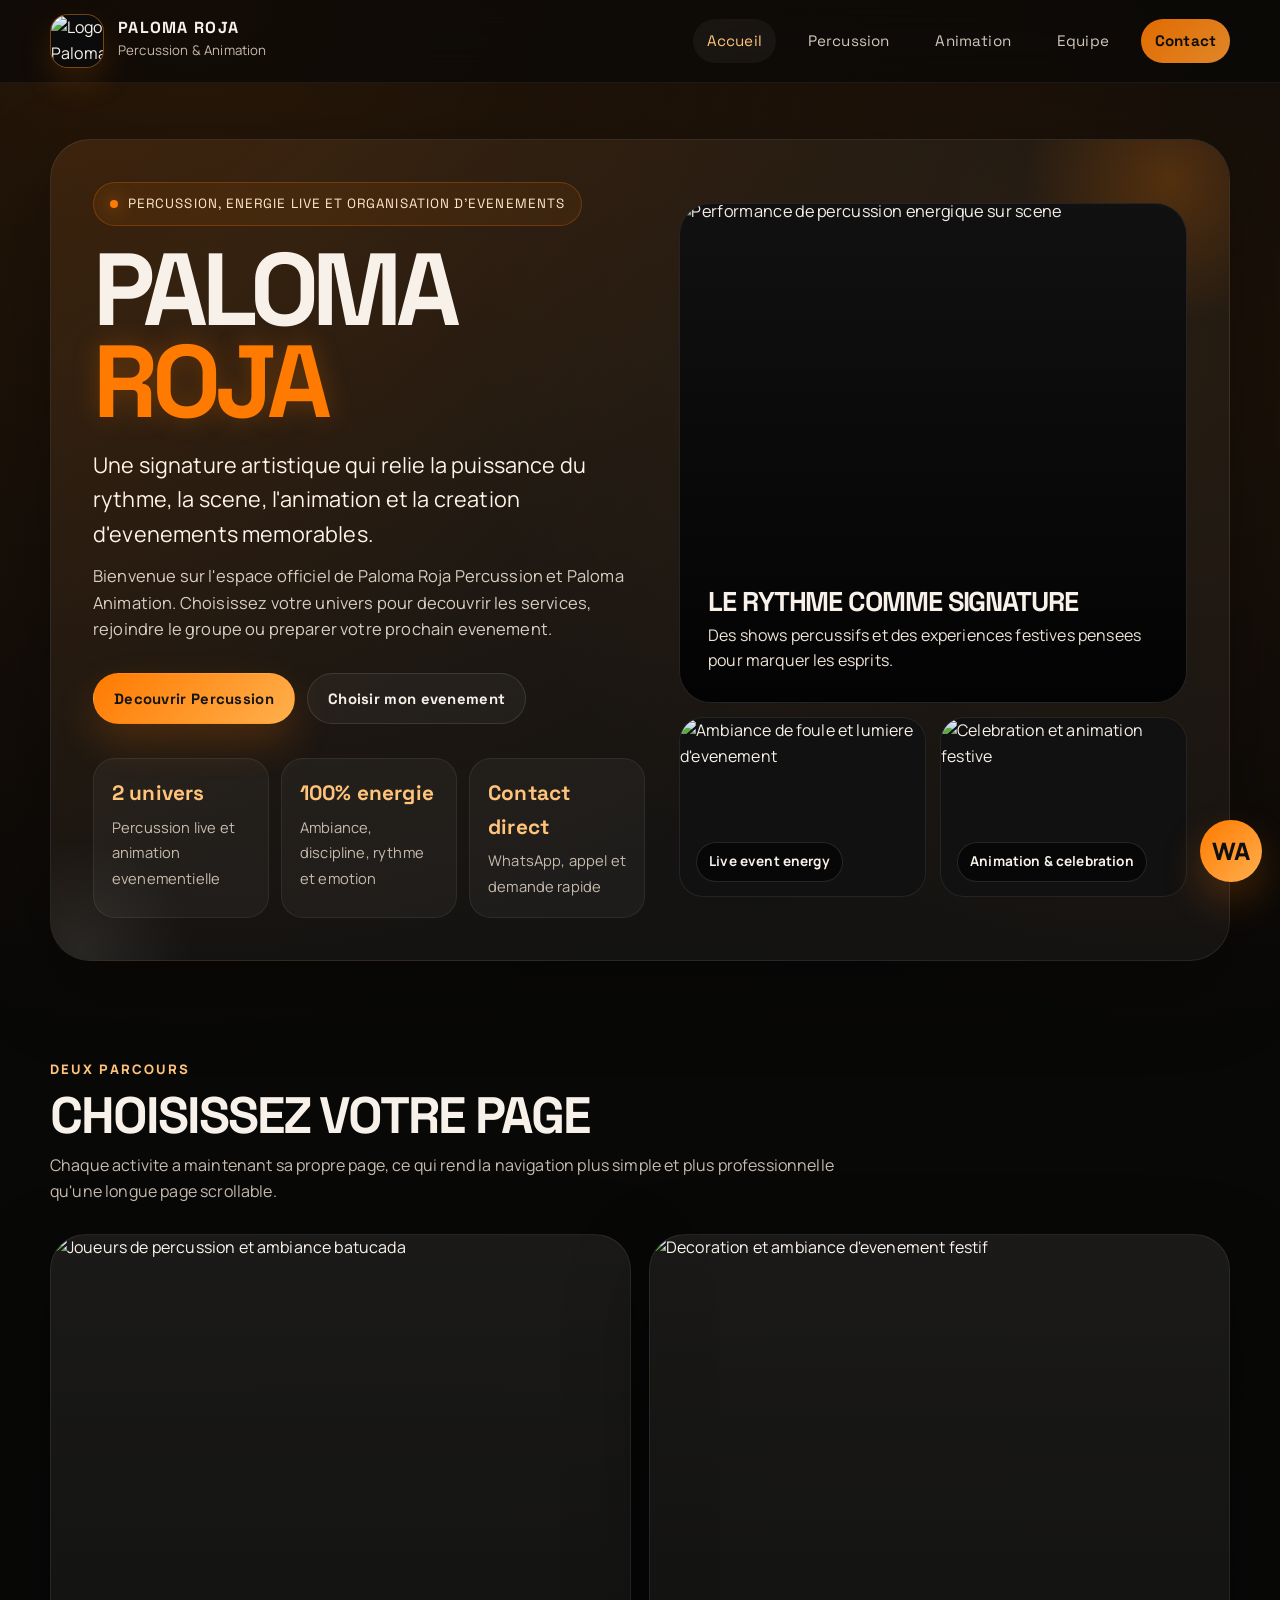
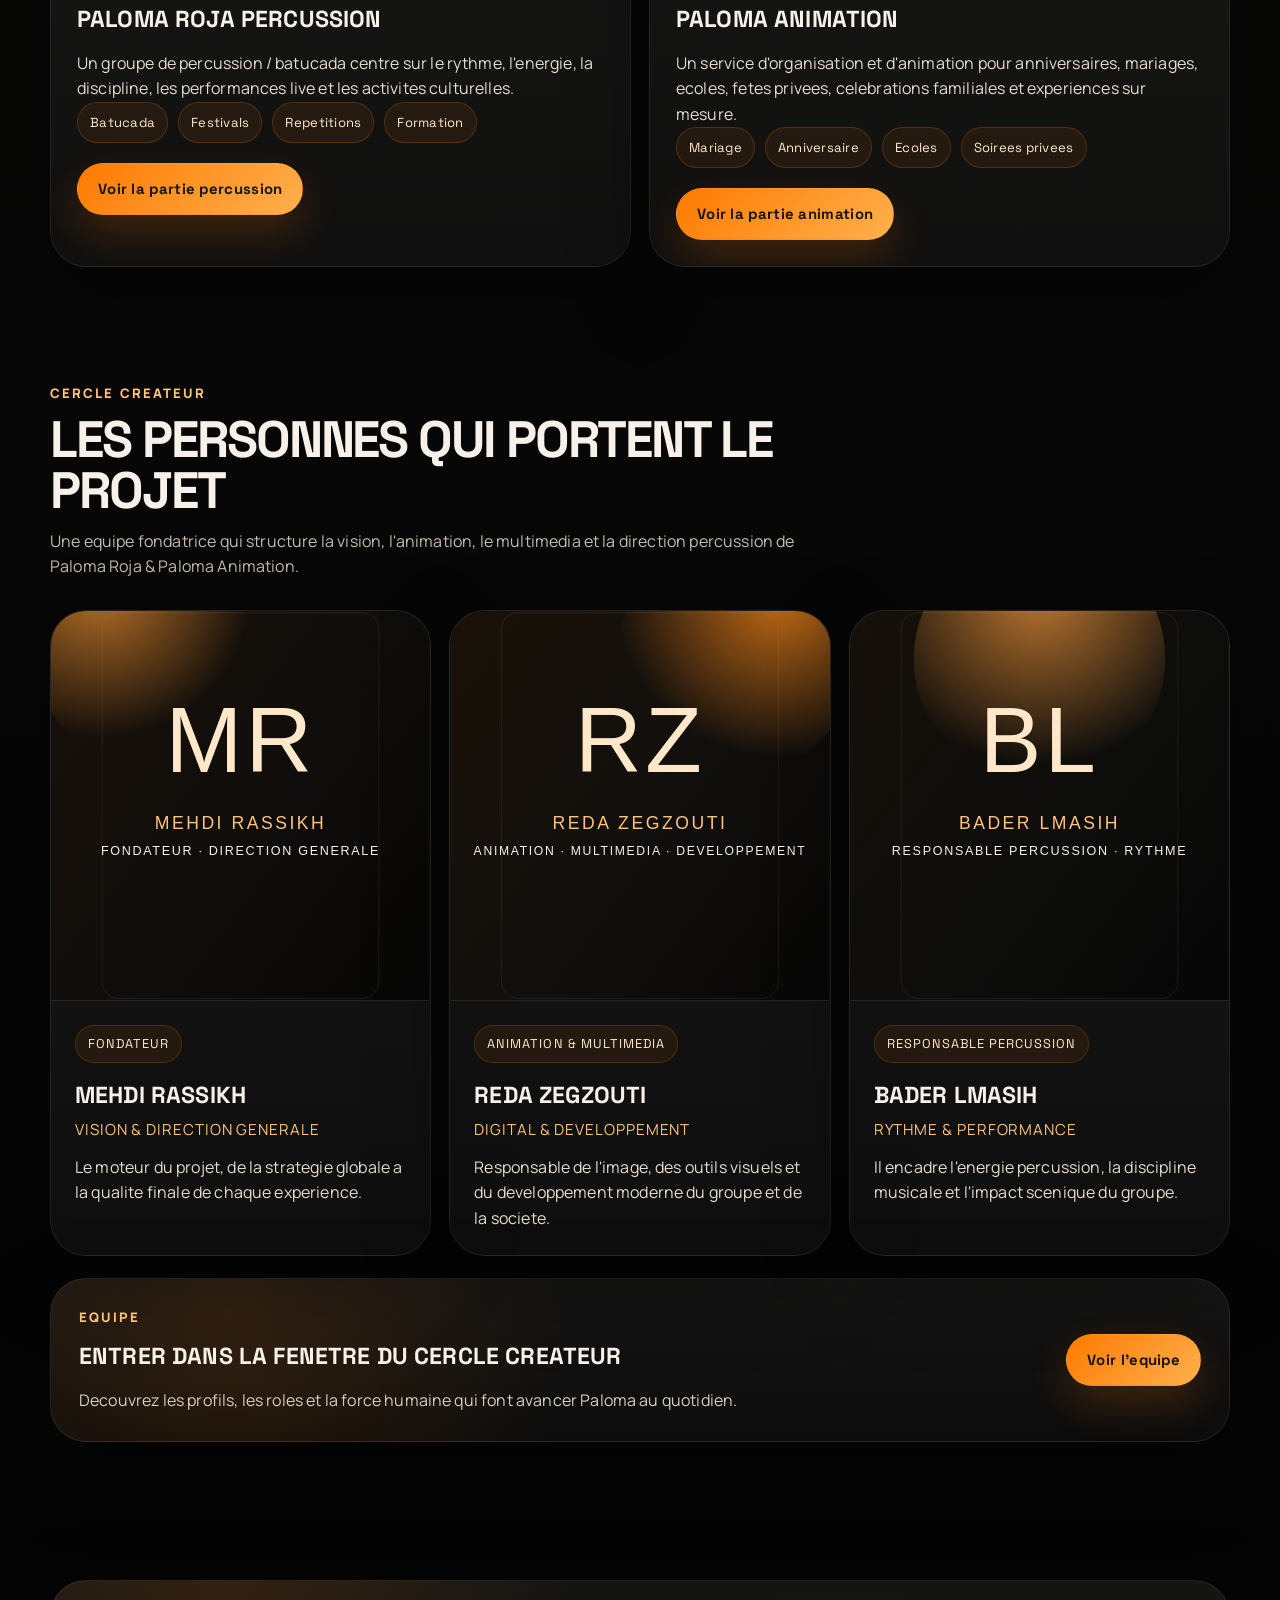
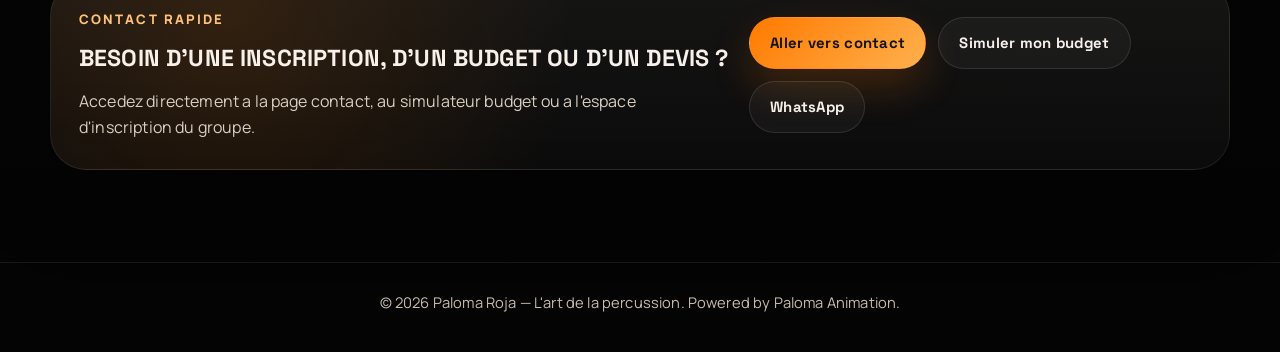
==== index.html @ 83c39604 "add team page and event budget simulator" ====
<!DOCTYPE html>
<html lang="fr">
<head>
  <meta charset="UTF-8" />
  <meta name="viewport" content="width=device-width, initial-scale=1.0" />
  <title>Paloma Roja | Accueil</title>
  <meta
    name="description"
    content="Paloma Roja Percussion et Paloma Animation : decouvrez l'univers percussion et les services d'animation evenementielle."
  />
  <link rel="preconnect" href="https://fonts.googleapis.com" />
  <link rel="preconnect" href="https://fonts.gstatic.com" crossorigin />
  <link
    href="https://fonts.googleapis.com/css2?family=Manrope:wght@400;500;700;800&family=Space+Grotesk:wght@500;700&display=swap"
    rel="stylesheet"
  />
  <link rel="stylesheet" href="style.css" />
</head>
<body>
  <div class="page-shell">
    <nav class="nav">
      <div class="container nav-inner">
        <a class="brand" href="index.html" aria-label="Paloma Roja accueil">
          <div class="brand-mark">
            <img src="logo.png" alt="Logo Paloma Roja" data-logo-image />
          </div>
          <div class="brand-text">
            <strong>Paloma Roja</strong>
            <span>Percussion & Animation</span>
          </div>
        </a>

        <div class="nav-links">
          <a href="index.html" data-nav-link>Accueil</a>
          <a href="percussion.html" data-nav-link>Percussion</a>
          <a href="animation.html" data-nav-link>Animation</a>
          <a href="equipe.html" data-nav-link>Equipe</a>
          <a href="contact.html" data-nav-link class="nav-cta">Contact</a>
        </div>
      </div>
    </nav>

    <main class="main-content">
      <section class="hero">
        <div class="container">
          <div class="hero-shell">
            <div class="hero-grid">
              <div>
                <div class="pill"><span class="pill-dot"></span> Percussion, energie live et organisation d'evenements</div>
                <h1>Paloma <span class="accent">Roja</span></h1>
                <p class="hero-subtitle">
                  Une signature artistique qui relie la puissance du rythme, la scene, l'animation et la creation
                  d'evenements memorables.
                </p>
                <p class="hero-copy">
                  Bienvenue sur l'espace officiel de Paloma Roja Percussion et Paloma Animation. Choisissez votre
                  univers pour decouvrir les services, rejoindre le groupe ou preparer votre prochain evenement.
                </p>

                <div class="hero-actions">
                  <a class="btn btn-primary" href="percussion.html">Decouvrir Percussion</a>
                  <a class="btn btn-ghost" href="animation.html">Choisir mon evenement</a>
                </div>

                <div class="hero-stats">
                  <div class="stat">
                    <strong>2 univers</strong>
                    <span>Percussion live et animation evenementielle</span>
                  </div>
                  <div class="stat">
                    <strong>100% energie</strong>
                    <span>Ambiance, discipline, rythme et emotion</span>
                  </div>
                  <div class="stat">
                    <strong>Contact direct</strong>
                    <span>WhatsApp, appel et demande rapide</span>
                  </div>
                </div>
              </div>

              <div class="hero-visual">
                <article class="hero-main-card">
                  <img
                    src="https://images.unsplash.com/photo-1519892300165-cb5542fb47c7?auto=format&fit=crop&w=1200&q=80"
                    alt="Performance de percussion energique sur scene"
                  />
                  <div class="hero-main-overlay">
                    <h2>Le rythme comme signature</h2>
                    <p>Des shows percussifs et des experiences festives pensees pour marquer les esprits.</p>
                  </div>
                </article>

                <div class="hero-bottom-grid">
                  <article class="mini-card">
                    <img
                      src="https://images.unsplash.com/photo-1501386761578-eac5c94b800a?auto=format&fit=crop&w=900&q=80"
                      alt="Ambiance de foule et lumiere d'evenement"
                    />
                    <span>Live event energy</span>
                  </article>
                  <article class="mini-card">
                    <img
                      src="https://images.unsplash.com/photo-1511578314322-379afb476865?auto=format&fit=crop&w=900&q=80"
                      alt="Celebration et animation festive"
                    />
                    <span>Animation & celebration</span>
                  </article>
                </div>
              </div>
            </div>
          </div>
        </div>
      </section>

      <section class="section">
        <div class="container">
          <div class="section-header">
            <div class="section-header-copy">
              <div class="kicker">Deux parcours</div>
              <h2>Choisissez votre page</h2>
              <p>
                Chaque activite a maintenant sa propre page, ce qui rend la navigation plus simple et plus
                professionnelle qu'une longue page scrollable.
              </p>
            </div>
          </div>

          <div class="paths">
            <article class="path-card">
              <img
                src="https://images.unsplash.com/photo-1516280440614-37939bbacd81?auto=format&fit=crop&w=1200&q=80"
                alt="Joueurs de percussion et ambiance batucada"
              />
              <div class="path-content">
                <h3>Paloma Roja Percussion</h3>
                <p>
                  Un groupe de percussion / batucada centre sur le rythme, l'energie, la discipline, les performances
                  live et les activites culturelles.
                </p>
                <div class="service-tags">
                  <span class="service-tag">Batucada</span>
                  <span class="service-tag">Festivals</span>
                  <span class="service-tag">Repetitions</span>
                  <span class="service-tag">Formation</span>
                </div>
                <a class="btn btn-primary" href="percussion.html">Voir la partie percussion</a>
              </div>
            </article>

            <article class="path-card">
              <img
                src="https://images.unsplash.com/photo-1469371670807-013ccf25f16a?auto=format&fit=crop&w=1200&q=80"
                alt="Decoration et ambiance d'evenement festif"
              />
              <div class="path-content">
                <h3>Paloma Animation</h3>
                <p>
                  Un service d'organisation et d'animation pour anniversaires, mariages, ecoles, fetes privees,
                  celebrations familiales et experiences sur mesure.
                </p>
                <div class="service-tags">
                  <span class="service-tag">Mariage</span>
                  <span class="service-tag">Anniversaire</span>
                  <span class="service-tag">Ecoles</span>
                  <span class="service-tag">Soirees privees</span>
                </div>
                <a class="btn btn-primary" href="animation.html">Voir la partie animation</a>
              </div>
            </article>
          </div>
        </div>
      </section>

      <section class="section">
        <div class="container">
          <div class="section-header">
            <div class="section-header-copy">
              <div class="kicker">Cercle Createur</div>
              <h2>Les personnes qui portent le projet</h2>
              <p>
                Une equipe fondatrice qui structure la vision, l'animation, le multimedia et la direction
                percussion de Paloma Roja & Paloma Animation.
              </p>
            </div>
          </div>

          <div class="member-grid">
            <article class="member-card">
              <img class="member-photo" src="creator-mehdi.svg" alt="Portrait de Mehdi Rassikh" />
              <div class="member-content">
                <span class="member-role">Fondateur</span>
                <h3>Mehdi Rassikh</h3>
                <div class="member-name">Vision & direction generale</div>
                <p>Le moteur du projet, de la strategie globale a la qualite finale de chaque experience.</p>
              </div>
            </article>

            <article class="member-card">
              <img class="member-photo" src="creator-reda.svg" alt="Portrait de Reda Zegzouti" />
              <div class="member-content">
                <span class="member-role">Animation & multimedia</span>
                <h3>Reda Zegzouti</h3>
                <div class="member-name">Digital & developpement</div>
                <p>Responsable de l'image, des outils visuels et du developpement moderne du groupe et de la societe.</p>
              </div>
            </article>

            <article class="member-card">
              <img class="member-photo" src="creator-bader.svg" alt="Portrait de Bader Lmasih" />
              <div class="member-content">
                <span class="member-role">Responsable percussion</span>
                <h3>Bader Lmasih</h3>
                <div class="member-name">Rythme & performance</div>
                <p>Il encadre l'energie percussion, la discipline musicale et l'impact scenique du groupe.</p>
              </div>
            </article>
          </div>

          <div class="cta-card">
            <div class="cta-copy">
              <div class="kicker">Equipe</div>
              <h3>Entrer dans la fenetre du cercle createur</h3>
              <p>Decouvrez les profils, les roles et la force humaine qui font avancer Paloma au quotidien.</p>
            </div>
            <div class="button-row">
              <a class="btn btn-primary" href="equipe.html">Voir l'equipe</a>
            </div>
          </div>
        </div>
      </section>

      <section class="section contact-section">
        <div class="container">
          <div class="cta-card">
            <div class="cta-copy">
              <div class="kicker">Contact rapide</div>
              <h3>Besoin d'une inscription, d'un budget ou d'un devis ?</h3>
              <p>
                Accedez directement a la page contact, au simulateur budget ou a l'espace d'inscription du groupe.
              </p>
            </div>
            <div class="button-row">
              <a class="btn btn-primary" href="contact.html">Aller vers contact</a>
              <a class="btn btn-ghost" href="budget.html">Simuler mon budget</a>
              <a class="btn btn-ghost" href="https://wa.me/212612828842" target="_blank" rel="noopener">WhatsApp</a>
            </div>
          </div>
        </div>
      </section>
    </main>

    <a
      class="floating-whatsapp"
      href="https://wa.me/212612828842"
      target="_blank"
      rel="noopener"
      aria-label="Contacter Paloma Roja sur WhatsApp"
    >
      WA
    </a>

    <footer>
      <div class="container">&copy; 2026 Paloma Roja &mdash; L'art de la percussion. Powered by Paloma Animation.</div>
    </footer>
  </div>

  <script src="script.js"></script>
</body>
</html>
---- style.css ----
:root {
  --bg: #050505;
  --bg-soft: #0d0d0d;
  --panel: rgba(255, 248, 240, 0.055);
  --panel-strong: rgba(255, 248, 240, 0.09);
  --text: #f7f1ea;
  --muted: #c7bbad;
  --line: rgba(255, 255, 255, 0.11);
  --orange: #ff7a00;
  --orange-soft: #ffc37a;
  --shadow: 0 28px 80px rgba(0, 0, 0, 0.34);
  --radius-xl: 36px;
  --radius-lg: 26px;
  --radius-md: 18px;
  --container: min(1180px, calc(100% - 32px));
}

* {
  box-sizing: border-box;
  margin: 0;
  padding: 0;
}

body {
  font-family: "Manrope", sans-serif;
  background:
    radial-gradient(circle at 15% 0%, rgba(255, 122, 0, 0.12), transparent 28%),
    radial-gradient(circle at 90% 10%, rgba(255, 122, 0, 0.08), transparent 20%),
    linear-gradient(180deg, #0b0a09 0%, #040404 100%);
  color: var(--text);
  line-height: 1.6;
  min-height: 100vh;
  letter-spacing: 0.01em;
}

img {
  max-width: 100%;
  display: block;
}

a {
  color: inherit;
  text-decoration: none;
}

.container {
  width: var(--container);
  margin: 0 auto;
}

.page-shell {
  min-height: 100vh;
  display: flex;
  flex-direction: column;
}

.main-content {
  flex: 1;
}

.nav {
  position: sticky;
  top: 0;
  z-index: 40;
  border-bottom: 1px solid rgba(255, 255, 255, 0.06);
  background: rgba(7, 7, 7, 0.64);
  backdrop-filter: blur(18px);
}

.nav-inner {
  display: flex;
  align-items: center;
  justify-content: space-between;
  gap: 16px;
  padding: 14px 0;
}

.brand {
  display: flex;
  align-items: center;
  gap: 14px;
  min-width: 0;
}

.brand-mark {
  width: 54px;
  height: 54px;
  border-radius: 18px;
  background:
    linear-gradient(145deg, rgba(255, 122, 0, 0.26), rgba(255, 255, 255, 0.08)),
    rgba(255, 255, 255, 0.04);
  border: 1px solid rgba(255, 122, 0, 0.3);
  display: grid;
  place-items: center;
  overflow: hidden;
  box-shadow: 0 14px 34px rgba(255, 122, 0, 0.16);
  flex-shrink: 0;
  position: relative;
}

.brand-mark img {
  width: 100%;
  height: 100%;
  object-fit: contain;
  background: #0b0b0b;
}

.brand-mark::after {
  content: "PR";
  position: absolute;
  inset: 0;
  display: grid;
  place-items: center;
  font-family: "Space Grotesk", sans-serif;
  font-size: 1rem;
  letter-spacing: 0.18em;
  color: var(--orange-soft);
  opacity: 0;
  transition: opacity 0.2s ease;
}

.brand-mark.no-logo::after {
  opacity: 1;
}

.brand-text strong,
h1,
h2,
h3,
.pill,
.btn,
.stat strong,
.service-tag,
.page-eyebrow,
.nav-links a {
  font-family: "Space Grotesk", sans-serif;
}

.brand-text strong {
  display: block;
  font-size: 1rem;
  line-height: 1.1;
  text-transform: uppercase;
  letter-spacing: 0.08em;
}

.brand-text span {
  color: var(--muted);
  font-size: 0.83rem;
}

.nav-links {
  display: flex;
  align-items: center;
  gap: 18px;
  color: #ede2d4;
  font-size: 0.95rem;
}

.nav-links a {
  opacity: 0.88;
  transition: color 0.25s ease, opacity 0.25s ease, background 0.25s ease;
  padding: 10px 14px;
  border-radius: 999px;
}

.nav-links a:hover,
.nav-links a:focus-visible,
.nav-links a.is-active {
  color: var(--orange-soft);
  opacity: 1;
  background: rgba(255, 248, 240, 0.045);
}

.nav-cta {
  background: linear-gradient(135deg, var(--orange), #ff9a2f);
  color: #111;
  font-weight: 800;
}

.hero,
.page-hero {
  padding: 56px 0 40px;
}

.hero-shell,
.page-hero-shell {
  position: relative;
  overflow: hidden;
  border: 1px solid rgba(255, 255, 255, 0.08);
  border-radius: 40px;
  padding: 42px;
  background:
    linear-gradient(135deg, rgba(255, 122, 0, 0.09), rgba(255, 255, 255, 0.015) 45%),
    rgba(255, 248, 240, 0.028);
  box-shadow: var(--shadow);
}

.hero-shell::before,
.hero-shell::after,
.page-hero-shell::before,
.page-hero-shell::after {
  content: "";
  position: absolute;
  border-radius: 50%;
  pointer-events: none;
}

.hero-shell::before,
.page-hero-shell::before {
  width: 300px;
  height: 300px;
  top: -110px;
  right: -90px;
  background: radial-gradient(circle, rgba(255, 122, 0, 0.22), transparent 68%);
}

.hero-shell::after,
.page-hero-shell::after {
  width: 240px;
  height: 240px;
  left: -90px;
  bottom: -110px;
  background: radial-gradient(circle, rgba(255, 255, 255, 0.08), transparent 65%);
}

.hero-grid,
.page-hero-grid {
  display: grid;
  grid-template-columns: minmax(0, 1fr) minmax(360px, 0.92fr);
  gap: 34px;
  align-items: center;
  position: relative;
  z-index: 1;
}

.pill,
.page-eyebrow {
  display: inline-flex;
  align-items: center;
  gap: 10px;
  padding: 10px 16px;
  border-radius: 999px;
  border: 1px solid rgba(255, 122, 0, 0.26);
  background: rgba(255, 122, 0, 0.08);
  color: #ffe7ca;
  font-size: 0.84rem;
  letter-spacing: 0.08em;
  text-transform: uppercase;
  margin-bottom: 18px;
}

.pill-dot {
  width: 8px;
  height: 8px;
  border-radius: 50%;
  background: var(--orange);
  box-shadow: 0 0 18px rgba(255, 122, 0, 0.9);
}

h1 {
  font-size: clamp(3.2rem, 8vw, 6.6rem);
  line-height: 0.9;
  text-transform: uppercase;
  letter-spacing: -0.06em;
  max-width: 10ch;
  margin-bottom: 20px;
}

.accent {
  color: var(--orange);
  text-shadow: 0 0 26px rgba(255, 122, 0, 0.28);
}

.hero-subtitle,
.page-hero-subtitle {
  font-size: clamp(1.05rem, 2.2vw, 1.35rem);
  color: #fff4e8;
  margin-bottom: 12px;
  max-width: 44rem;
}

.hero-copy,
.page-hero-copy,
.section-copy,
.card p,
.split-panel p,
.cta-copy p,
.contact-intro {
  color: #d8cec1;
}

.hero-copy,
.page-hero-copy {
  max-width: 44rem;
  margin-bottom: 30px;
  font-size: 1.03rem;
}

.hero-actions,
.button-row {
  display: flex;
  flex-wrap: wrap;
  gap: 12px;
  align-items: center;
}

.btn {
  display: inline-flex;
  align-items: center;
  justify-content: center;
  gap: 10px;
  min-height: 50px;
  padding: 13px 20px;
  border-radius: 999px;
  border: 1px solid transparent;
  font-size: 0.93rem;
  font-weight: 700;
  letter-spacing: 0.02em;
  transition: transform 0.25s ease, box-shadow 0.25s ease, border-color 0.25s ease, background 0.25s ease;
}

.btn:hover,
.btn:focus-visible {
  transform: translateY(-2px);
}

.btn-primary {
  color: #141414;
  background: linear-gradient(135deg, var(--orange), #ffb04d);
  box-shadow: 0 18px 40px rgba(255, 122, 0, 0.2);
}

.btn-ghost {
  border-color: var(--line);
  background: rgba(255, 255, 255, 0.04);
  color: var(--text);
}

.btn-ghost:hover,
.btn-ghost:focus-visible {
  border-color: rgba(255, 122, 0, 0.45);
  color: #ffe6ca;
}

.hero-stats {
  display: grid;
  grid-template-columns: repeat(3, minmax(0, 1fr));
  gap: 12px;
  margin-top: 34px;
}

.stat {
  padding: 18px;
  border-radius: 22px;
  background: rgba(255, 248, 240, 0.04);
  border: 1px solid rgba(255, 255, 255, 0.07);
}

.stat strong {
  display: block;
  font-size: 1.3rem;
  color: var(--orange-soft);
  margin-bottom: 4px;
}

.stat span {
  color: var(--muted);
  font-size: 0.92rem;
}

.hero-visual,
.page-hero-visual {
  display: grid;
  gap: 14px;
}

.hero-main-card,
.visual-card {
  position: relative;
  min-height: 500px;
  border-radius: 32px;
  overflow: hidden;
  border: 1px solid rgba(255, 255, 255, 0.08);
  background: #111;
}

.hero-main-card img,
.visual-card img {
  width: 100%;
  height: 100%;
  object-fit: cover;
  transform: scale(1.02);
  filter: saturate(0.92) contrast(1.04);
}

.hero-main-overlay,
.visual-card-copy {
  position: absolute;
  inset: 0;
  display: flex;
  flex-direction: column;
  justify-content: flex-end;
  padding: 28px;
  background: linear-gradient(180deg, rgba(0, 0, 0, 0.02), rgba(0, 0, 0, 0.84));
}

.hero-main-overlay h2,
.visual-card-copy h2,
.visual-card-copy h3 {
  font-size: 1.7rem;
  text-transform: uppercase;
  margin-bottom: 8px;
}

.hero-main-overlay p,
.visual-card-copy p {
  color: #efe3d6;
  max-width: 28rem;
}

.hero-bottom-grid {
  display: grid;
  grid-template-columns: 1fr 1fr;
  gap: 14px;
}

.mini-card {
  position: relative;
  min-height: 180px;
  overflow: hidden;
  border-radius: 24px;
  border: 1px solid rgba(255, 255, 255, 0.08);
  background: #111;
}

.mini-card img {
  width: 100%;
  height: 100%;
  object-fit: cover;
}

.mini-card span {
  position: absolute;
  left: 16px;
  bottom: 14px;
  padding: 8px 12px;
  border-radius: 999px;
  background: rgba(0, 0, 0, 0.58);
  border: 1px solid rgba(255, 255, 255, 0.12);
  font-size: 0.85rem;
  font-weight: 700;
}

.section {
  padding: 58px 0;
}

.section-header {
  display: flex;
  justify-content: space-between;
  gap: 18px;
  align-items: end;
  margin-bottom: 30px;
}

.section-header-copy {
  max-width: 50rem;
}

.kicker {
  color: var(--orange-soft);
  text-transform: uppercase;
  letter-spacing: 0.16em;
  font-size: 0.82rem;
  font-weight: 800;
  margin-bottom: 10px;
}

h2 {
  font-size: clamp(2.1rem, 4vw, 3.5rem);
  line-height: 1;
  text-transform: uppercase;
  letter-spacing: -0.04em;
  margin-bottom: 12px;
}

.section-header p {
  color: var(--muted);
}

.paths,
.service-grid,
.contact-grid,
.dual-grid,
.stats-grid,
.member-grid,
.form-grid,
.checkbox-grid {
  display: grid;
  gap: 18px;
}

.paths {
  grid-template-columns: repeat(2, minmax(0, 1fr));
}

.service-grid {
  grid-template-columns: repeat(3, minmax(0, 1fr));
  margin-top: 18px;
}

.contact-grid,
.dual-grid {
  grid-template-columns: repeat(2, minmax(0, 1fr));
}

.stats-grid {
  grid-template-columns: repeat(4, minmax(0, 1fr));
}

.member-grid {
  grid-template-columns: repeat(3, minmax(0, 1fr));
}

.form-grid {
  grid-template-columns: repeat(2, minmax(0, 1fr));
}

.checkbox-grid {
  grid-template-columns: repeat(2, minmax(0, 1fr));
}

.path-card,
.split-panel,
.contact-card,
.service-card,
.cta-card,
.feature-card,
.stat-card,
.member-card,
.budget-form-card,
.budget-summary-card,
.placeholder-card {
  background:
    linear-gradient(180deg, rgba(255, 248, 240, 0.055), rgba(255, 255, 255, 0.02)),
    rgba(255, 255, 255, 0.018);
  border: 1px solid rgba(255, 255, 255, 0.08);
  border-radius: var(--radius-xl);
  box-shadow: var(--shadow);
}

.path-card,
.service-card,
.contact-card,
.feature-card,
.stat-card,
.member-card {
  transition: transform 0.28s ease, border-color 0.28s ease;
}

.path-card:hover,
.service-card:hover,
.contact-card:hover,
.feature-card:hover,
.stat-card:hover,
.member-card:hover {
  transform: translateY(-5px);
  border-color: rgba(255, 122, 0, 0.28);
}

.path-card {
  overflow: hidden;
}

.path-card img {
  width: 100%;
  height: 340px;
  object-fit: cover;
  filter: saturate(0.9) contrast(1.02);
}

.path-content,
.service-card,
.contact-card,
.feature-card,
.stat-card,
.budget-form-card,
.budget-summary-card,
.placeholder-card {
  padding: 26px;
}

.path-content h3,
.split-panel h3,
.cta-copy h3,
.service-card h3,
.feature-card h3,
.contact-feature-copy h3 {
  font-size: 1.45rem;
  text-transform: uppercase;
  margin-bottom: 12px;
}

.path-content p,
.service-card p,
.feature-card p {
  color: #e7ddcf;
}

.service-tags {
  display: flex;
  flex-wrap: wrap;
  gap: 10px;
  margin-bottom: 20px;
}

.service-tag {
  padding: 9px 12px;
  border-radius: 999px;
  background: rgba(255, 122, 0, 0.08);
  border: 1px solid rgba(255, 122, 0, 0.22);
  color: #ffe9ce;
  font-size: 0.82rem;
  letter-spacing: 0.02em;
  display: inline-flex;
}

.split-layout {
  display: grid;
  grid-template-columns: minmax(0, 0.92fr) minmax(0, 1.08fr);
  gap: 24px;
  margin-top: 22px;
}

.split-panel {
  padding: 28px;
}

.split-image {
  width: 100%;
  height: 320px;
  object-fit: cover;
  border-radius: 24px;
  margin-bottom: 24px;
  filter: saturate(0.9) contrast(1.02);
}

.check-list {
  display: grid;
  gap: 12px;
  margin-top: 18px;
}

.check-item {
  display: grid;
  grid-template-columns: 24px 1fr;
  gap: 12px;
  align-items: start;
  padding: 12px 0;
  border-bottom: 1px solid rgba(255, 255, 255, 0.08);
}

.check-item:last-child {
  border-bottom: none;
  padding-bottom: 0;
}

.check-icon {
  width: 24px;
  height: 24px;
  display: grid;
  place-items: center;
  border-radius: 50%;
  background: rgba(255, 122, 0, 0.14);
  color: var(--orange-soft);
  font-weight: 800;
}

.cta-card {
  margin-top: 22px;
  padding: 28px;
  display: flex;
  justify-content: space-between;
  align-items: center;
  gap: 18px;
  background:
    radial-gradient(circle at 15% 20%, rgba(255, 122, 0, 0.13), transparent 34%),
    linear-gradient(180deg, rgba(255, 248, 240, 0.07), rgba(255, 255, 255, 0.03));
}

.cta-copy {
  max-width: 42rem;
}

.feature-card ul {
  list-style: none;
  display: grid;
  gap: 10px;
  margin-top: 14px;
}

.feature-card li {
  color: #e7ddcf;
  padding-left: 18px;
  position: relative;
}

.feature-card li::before {
  content: "";
  position: absolute;
  left: 0;
  top: 11px;
  width: 7px;
  height: 7px;
  border-radius: 50%;
  background: var(--orange);
}

.stat-card strong {
  color: var(--orange-soft);
  display: block;
  font-size: 1.25rem;
  margin-bottom: 8px;
}

.contact-section {
  padding-bottom: 92px;
}

.member-card {
  overflow: hidden;
}

.member-photo {
  width: 100%;
  height: 390px;
  object-fit: cover;
  background: #111;
  border-bottom: 1px solid rgba(255, 255, 255, 0.08);
}

.member-content {
  padding: 24px;
}

.member-role {
  display: inline-flex;
  margin-bottom: 14px;
  padding: 8px 12px;
  border-radius: 999px;
  background: rgba(255, 122, 0, 0.08);
  border: 1px solid rgba(255, 122, 0, 0.2);
  color: #ffe6ca;
  font-size: 0.8rem;
  letter-spacing: 0.08em;
  text-transform: uppercase;
  font-family: "Space Grotesk", sans-serif;
}

.member-content h3 {
  font-size: 1.45rem;
  text-transform: uppercase;
  margin-bottom: 4px;
}

.member-name {
  color: var(--orange-soft);
  margin-bottom: 12px;
  font-size: 0.95rem;
  letter-spacing: 0.06em;
  text-transform: uppercase;
}

.member-content p {
  color: #e7ddcf;
}

.budget-layout {
  display: grid;
  grid-template-columns: minmax(0, 1.15fr) minmax(320px, 0.85fr);
  gap: 24px;
  align-items: start;
}

.budget-form-card,
.budget-summary-card,
.placeholder-card {
  box-shadow: var(--shadow);
}

.field {
  display: grid;
  gap: 10px;
}

.field label,
.section-label {
  color: #fff3e5;
  font-size: 0.92rem;
  font-weight: 700;
  letter-spacing: 0.03em;
}

.field select,
.field input,
.check-option {
  width: 100%;
  border-radius: 18px;
  border: 1px solid rgba(255, 255, 255, 0.12);
  background: rgba(255, 255, 255, 0.03);
  color: var(--text);
}

.field select,
.field input {
  min-height: 52px;
  padding: 0 16px;
  outline: none;
}

.field select:focus,
.field input:focus {
  border-color: rgba(255, 122, 0, 0.36);
  box-shadow: 0 0 0 3px rgba(255, 122, 0, 0.08);
}

.check-option {
  display: flex;
  gap: 12px;
  align-items: flex-start;
  padding: 14px 16px;
  cursor: pointer;
}

.check-option input {
  width: 18px;
  height: 18px;
  margin-top: 2px;
  accent-color: var(--orange);
}

.check-option strong {
  display: block;
  color: #fff4e8;
  font-size: 0.95rem;
}

.check-option span {
  display: block;
  color: var(--muted);
  font-size: 0.88rem;
}

.budget-summary-card {
  position: sticky;
  top: 96px;
}

.estimate-label {
  color: var(--orange-soft);
  font-size: 0.82rem;
  text-transform: uppercase;
  letter-spacing: 0.15em;
  margin-bottom: 10px;
  font-family: "Space Grotesk", sans-serif;
}

.price-total {
  font-size: clamp(2.2rem, 5vw, 3.8rem);
  line-height: 0.95;
  margin-bottom: 14px;
  font-family: "Space Grotesk", sans-serif;
}

.estimate-note,
.placeholder-card p,
.budget-summary-card p {
  color: var(--muted);
}

.summary-list {
  list-style: none;
  display: grid;
  gap: 10px;
  margin: 20px 0 24px;
}

.summary-list li {
  display: flex;
  justify-content: space-between;
  gap: 12px;
  color: #efe3d6;
  padding-bottom: 10px;
  border-bottom: 1px solid rgba(255, 255, 255, 0.08);
}

.summary-list li.summary-empty {
  display: block;
}

.summary-list li span:last-child {
  color: var(--orange-soft);
  white-space: nowrap;
}

.summary-list .summary-empty {
  display: block;
  color: var(--muted);
}

.placeholder-card {
  text-align: left;
}

.placeholder-card .button-row {
  margin-top: 22px;
}

.small-note {
  font-size: 0.88rem;
  color: var(--muted);
}

.contact-wrap {
  display: grid;
  grid-template-columns: minmax(0, 0.9fr) minmax(0, 1.1fr);
  gap: 18px;
  align-items: stretch;
}

.contact-feature {
  border-radius: 34px;
  overflow: hidden;
  border: 1px solid rgba(255, 255, 255, 0.08);
  min-height: 100%;
  position: relative;
}

.contact-feature img {
  width: 100%;
  height: 100%;
  min-height: 430px;
  object-fit: cover;
  filter: saturate(0.9) contrast(1.02);
}

.contact-feature::after {
  content: "";
  position: absolute;
  inset: 0;
  background: linear-gradient(180deg, rgba(0, 0, 0, 0.12), rgba(0, 0, 0, 0.74));
}

.contact-feature-copy {
  position: absolute;
  inset: auto 22px 22px 22px;
  z-index: 1;
}

.contact-feature-copy p {
  color: #f3e7d7;
}

.contact-card strong {
  display: block;
  color: var(--orange-soft);
  text-transform: uppercase;
  font-size: 0.85rem;
  letter-spacing: 0.14em;
  margin-bottom: 8px;
}

.contact-card span {
  display: block;
  font-size: 1.05rem;
  color: #fff3e5;
}

.contact-card p {
  color: var(--muted);
  margin-top: 8px;
  font-size: 0.95rem;
}

.full-span {
  grid-column: 1 / -1;
}

.floating-whatsapp {
  position: fixed;
  right: 18px;
  bottom: 18px;
  z-index: 60;
  width: 62px;
  height: 62px;
  border-radius: 50%;
  display: grid;
  place-items: center;
  background: linear-gradient(135deg, var(--orange), #ffaf4e);
  color: #101010;
  font-size: 1.5rem;
  font-weight: 900;
  box-shadow: 0 18px 42px rgba(255, 122, 0, 0.24);
  transition: transform 0.25s ease;
}

.floating-whatsapp:hover,
.floating-whatsapp:focus-visible {
  transform: translateY(-3px) scale(1.02);
}

footer {
  border-top: 1px solid rgba(255, 255, 255, 0.08);
  padding: 28px 0 38px;
  color: var(--muted);
  text-align: center;
  font-size: 0.92rem;
}

@media (max-width: 980px) {
  .hero-grid,
  .page-hero-grid,
  .paths,
  .split-layout,
  .contact-wrap,
  .service-grid,
  .stats-grid,
  .dual-grid,
  .member-grid,
  .budget-layout {
    grid-template-columns: 1fr;
  }

  .hero-main-card,
  .visual-card {
    min-height: 360px;
  }

  .section-header {
    align-items: start;
    flex-direction: column;
  }
}

@media (max-width: 760px) {
  .nav-links {
    display: none;
  }

  .hero-shell,
  .page-hero-shell,
  .path-content,
  .split-panel,
  .cta-card,
  .contact-card,
  .feature-card,
  .stat-card,
  .budget-form-card,
  .budget-summary-card,
  .placeholder-card {
    padding-left: 20px;
    padding-right: 20px;
  }

  .hero-bottom-grid,
  .hero-stats,
  .contact-grid,
  .form-grid,
  .checkbox-grid {
    grid-template-columns: 1fr;
  }

  .cta-card {
    align-items: start;
    flex-direction: column;
  }
}

@media (max-width: 560px) {
  .hero-shell,
  .page-hero-shell {
    padding: 22px;
  }

  .hero,
  .page-hero {
    padding-top: 28px;
  }

  .btn {
    width: 100%;
  }

  .path-card img,
  .contact-feature img,
  .member-photo {
    height: 240px;
    min-height: 240px;
  }
}
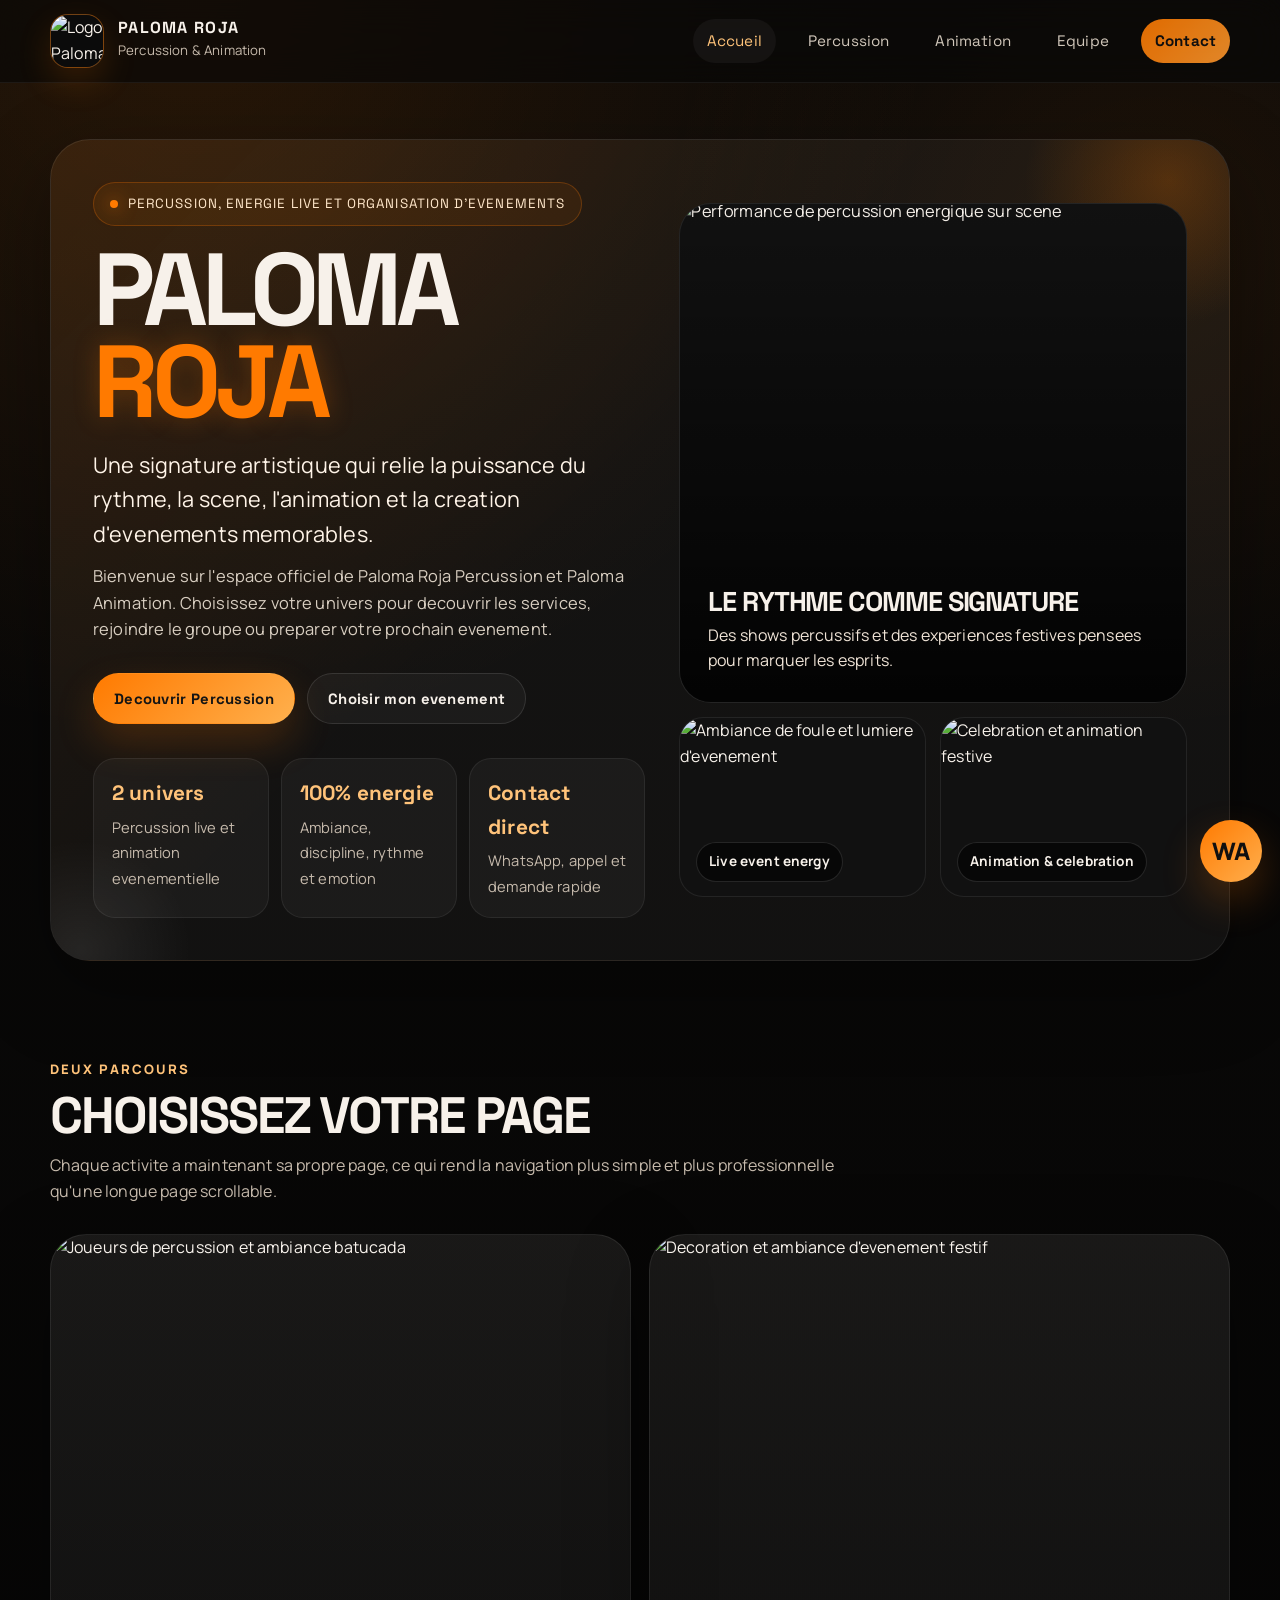
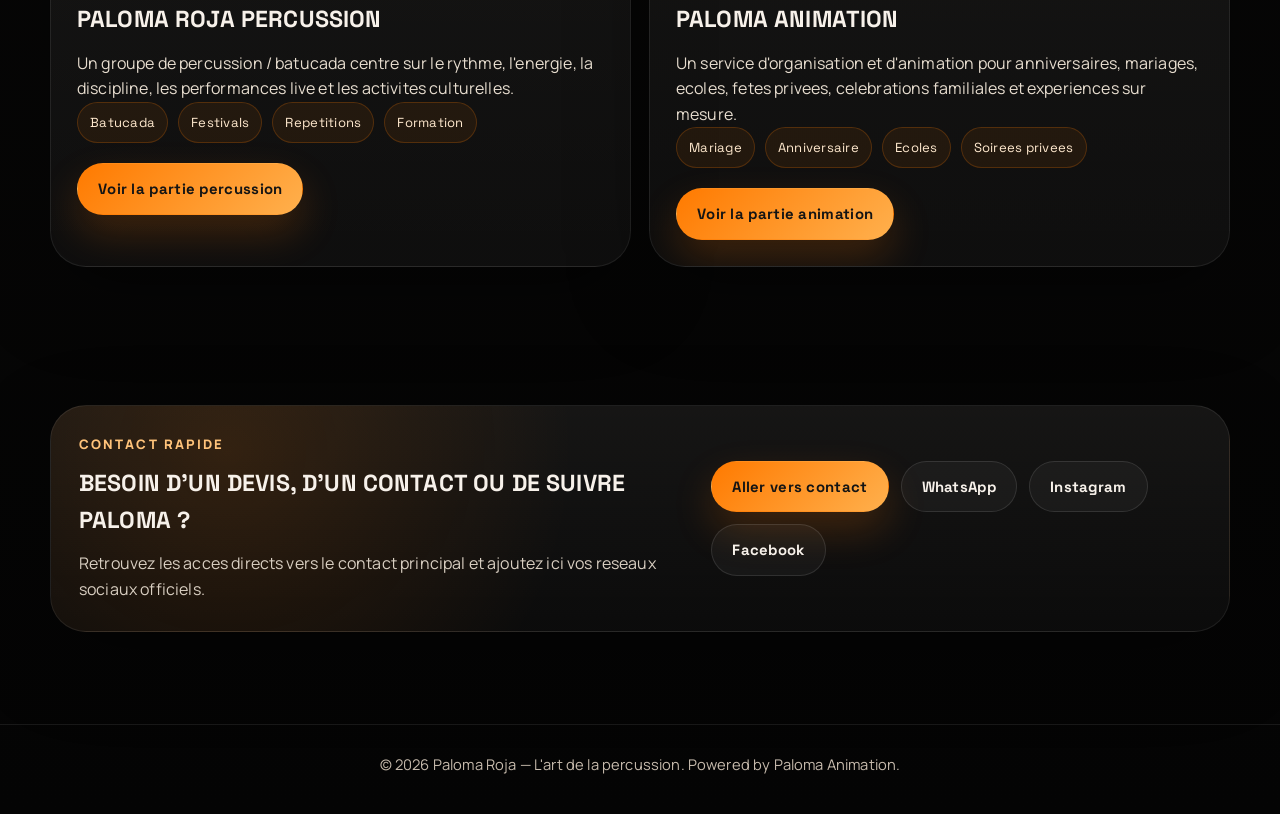
==== commit 4738cb88: "refine team page and budget estimator" ====
--- a/index.html
+++ b/index.html
@@ -171,78 +171,21 @@
         </div>
       </section>
 
-      <section class="section">
-        <div class="container">
-          <div class="section-header">
-            <div class="section-header-copy">
-              <div class="kicker">Cercle Createur</div>
-              <h2>Les personnes qui portent le projet</h2>
-              <p>
-                Une equipe fondatrice qui structure la vision, l'animation, le multimedia et la direction
-                percussion de Paloma Roja & Paloma Animation.
-              </p>
-            </div>
-          </div>
-
-          <div class="member-grid">
-            <article class="member-card">
-              <img class="member-photo" src="creator-mehdi.svg" alt="Portrait de Mehdi Rassikh" />
-              <div class="member-content">
-                <span class="member-role">Fondateur</span>
-                <h3>Mehdi Rassikh</h3>
-                <div class="member-name">Vision & direction generale</div>
-                <p>Le moteur du projet, de la strategie globale a la qualite finale de chaque experience.</p>
-              </div>
-            </article>
-
-            <article class="member-card">
-              <img class="member-photo" src="creator-reda.svg" alt="Portrait de Reda Zegzouti" />
-              <div class="member-content">
-                <span class="member-role">Animation & multimedia</span>
-                <h3>Reda Zegzouti</h3>
-                <div class="member-name">Digital & developpement</div>
-                <p>Responsable de l'image, des outils visuels et du developpement moderne du groupe et de la societe.</p>
-              </div>
-            </article>
-
-            <article class="member-card">
-              <img class="member-photo" src="creator-bader.svg" alt="Portrait de Bader Lmasih" />
-              <div class="member-content">
-                <span class="member-role">Responsable percussion</span>
-                <h3>Bader Lmasih</h3>
-                <div class="member-name">Rythme & performance</div>
-                <p>Il encadre l'energie percussion, la discipline musicale et l'impact scenique du groupe.</p>
-              </div>
-            </article>
-          </div>
-
-          <div class="cta-card">
-            <div class="cta-copy">
-              <div class="kicker">Equipe</div>
-              <h3>Entrer dans la fenetre du cercle createur</h3>
-              <p>Decouvrez les profils, les roles et la force humaine qui font avancer Paloma au quotidien.</p>
-            </div>
-            <div class="button-row">
-              <a class="btn btn-primary" href="equipe.html">Voir l'equipe</a>
-            </div>
-          </div>
-        </div>
-      </section>
-
       <section class="section contact-section">
         <div class="container">
           <div class="cta-card">
             <div class="cta-copy">
               <div class="kicker">Contact rapide</div>
-              <h3>Besoin d'une inscription, d'un budget ou d'un devis ?</h3>
+              <h3>Besoin d'un devis, d'un contact ou de suivre Paloma ?</h3>
               <p>
-                Accedez directement a la page contact, au simulateur budget ou a l'espace d'inscription du groupe.
+                Retrouvez les acces directs vers le contact principal et ajoutez ici vos reseaux sociaux officiels.
               </p>
             </div>
             <div class="button-row">
               <a class="btn btn-primary" href="contact.html">Aller vers contact</a>
-              <a class="btn btn-ghost" href="budget.html">Simuler mon budget</a>
               <a class="btn btn-ghost" href="https://wa.me/212612828842" target="_blank" rel="noopener">WhatsApp</a>
+              <a class="btn btn-ghost" href="#" data-placeholder-link>Instagram</a>
+              <a class="btn btn-ghost" href="#" data-placeholder-link>Facebook</a>
             </div>
           </div>
         </div>
--- a/style.css
+++ b/style.css
@@ -341,6 +341,12 @@
 .btn-ghost:focus-visible {
   border-color: rgba(255, 122, 0, 0.45);
   color: #ffe6ca;
+}
+
+.btn.is-disabled,
+.btn[aria-disabled="true"] {
+  opacity: 0.55;
+  pointer-events: none;
 }
 
 .hero-stats {
@@ -736,6 +742,7 @@
   width: 100%;
   height: 390px;
   object-fit: cover;
+  object-position: center top;
   background: #111;
   border-bottom: 1px solid rgba(255, 255, 255, 0.08);
 }
@@ -922,6 +929,200 @@
   color: var(--muted);
 }
 
+.profile-stack {
+  display: grid;
+  gap: 24px;
+}
+
+.profile-panel {
+  display: grid;
+  grid-template-columns: minmax(340px, 0.95fr) minmax(0, 1.05fr);
+  gap: 22px;
+  align-items: stretch;
+}
+
+.profile-panel.reverse {
+  grid-template-columns: minmax(0, 1.05fr) minmax(340px, 0.95fr);
+}
+
+.profile-card,
+.profile-visual {
+  border-radius: 34px;
+  border: 1px solid rgba(255, 255, 255, 0.08);
+  overflow: hidden;
+  box-shadow: var(--shadow);
+  background:
+    linear-gradient(180deg, rgba(255, 248, 240, 0.055), rgba(255, 255, 255, 0.02)),
+    rgba(255, 255, 255, 0.018);
+}
+
+.profile-card {
+  padding: 30px;
+}
+
+.profile-visual img {
+  width: 100%;
+  height: 100%;
+  min-height: 520px;
+  object-fit: cover;
+  object-position: center top;
+}
+
+.profile-role {
+  display: inline-flex;
+  margin-bottom: 16px;
+  padding: 8px 12px;
+  border-radius: 999px;
+  background: rgba(255, 122, 0, 0.08);
+  border: 1px solid rgba(255, 122, 0, 0.2);
+  color: #ffe6ca;
+  font-size: 0.8rem;
+  letter-spacing: 0.08em;
+  text-transform: uppercase;
+  font-family: "Space Grotesk", sans-serif;
+}
+
+.profile-card h2 {
+  margin-bottom: 6px;
+}
+
+.profile-name {
+  color: var(--orange-soft);
+  margin-bottom: 14px;
+  font-size: 0.98rem;
+  letter-spacing: 0.08em;
+  text-transform: uppercase;
+}
+
+.profile-card p {
+  color: #e7ddcf;
+  margin-bottom: 18px;
+}
+
+.profile-points {
+  list-style: none;
+  display: grid;
+  gap: 10px;
+  margin: 18px 0 24px;
+}
+
+.profile-points li {
+  color: #efe3d6;
+  padding-left: 18px;
+  position: relative;
+}
+
+.profile-points li::before {
+  content: "";
+  position: absolute;
+  left: 0;
+  top: 11px;
+  width: 7px;
+  height: 7px;
+  border-radius: 50%;
+  background: var(--orange);
+}
+
+.option-category {
+  margin-top: 26px;
+}
+
+.option-category h3 {
+  margin-bottom: 12px;
+  font-size: 1.3rem;
+  text-transform: uppercase;
+}
+
+.option-category p {
+  color: var(--muted);
+  margin-bottom: 14px;
+}
+
+.option-grid,
+.package-grid {
+  display: grid;
+  gap: 14px;
+}
+
+.option-grid {
+  grid-template-columns: repeat(2, minmax(0, 1fr));
+}
+
+.package-grid {
+  grid-template-columns: repeat(2, minmax(0, 1fr));
+  margin-top: 18px;
+}
+
+.option-card {
+  border-radius: 24px;
+  border: 1px solid rgba(255, 255, 255, 0.08);
+  background: rgba(255, 255, 255, 0.025);
+  padding: 18px;
+}
+
+.option-card-header {
+  display: flex;
+  gap: 12px;
+  align-items: flex-start;
+}
+
+.option-card input[type="checkbox"],
+.option-card input[type="radio"] {
+  margin-top: 4px;
+  width: 18px;
+  height: 18px;
+  accent-color: var(--orange);
+}
+
+.option-card-title {
+  color: #fff3e5;
+  font-weight: 700;
+  margin-bottom: 4px;
+}
+
+.option-card-meta {
+  color: var(--muted);
+  font-size: 0.88rem;
+}
+
+.option-card-estimate {
+  color: var(--orange-soft);
+  font-size: 0.88rem;
+  margin-top: 8px;
+}
+
+.qty-control {
+  display: none;
+  margin-top: 12px;
+}
+
+.qty-control.is-visible {
+  display: block;
+}
+
+.qty-control label {
+  display: block;
+  color: #fff3e5;
+  font-size: 0.85rem;
+  margin-bottom: 8px;
+}
+
+.qty-control input {
+  width: 100%;
+  min-height: 46px;
+  border-radius: 14px;
+  border: 1px solid rgba(255, 255, 255, 0.12);
+  background: rgba(255, 255, 255, 0.03);
+  color: var(--text);
+  padding: 0 14px;
+}
+
+.inline-note {
+  color: var(--muted);
+  font-size: 0.9rem;
+  margin-top: 10px;
+}
+
 .contact-wrap {
   display: grid;
   grid-template-columns: minmax(0, 0.9fr) minmax(0, 1.1fr);
@@ -1028,7 +1229,11 @@
   .stats-grid,
   .dual-grid,
   .member-grid,
-  .budget-layout {
+  .budget-layout,
+  .profile-panel,
+  .profile-panel.reverse,
+  .option-grid,
+  .package-grid {
     grid-template-columns: 1fr;
   }
 
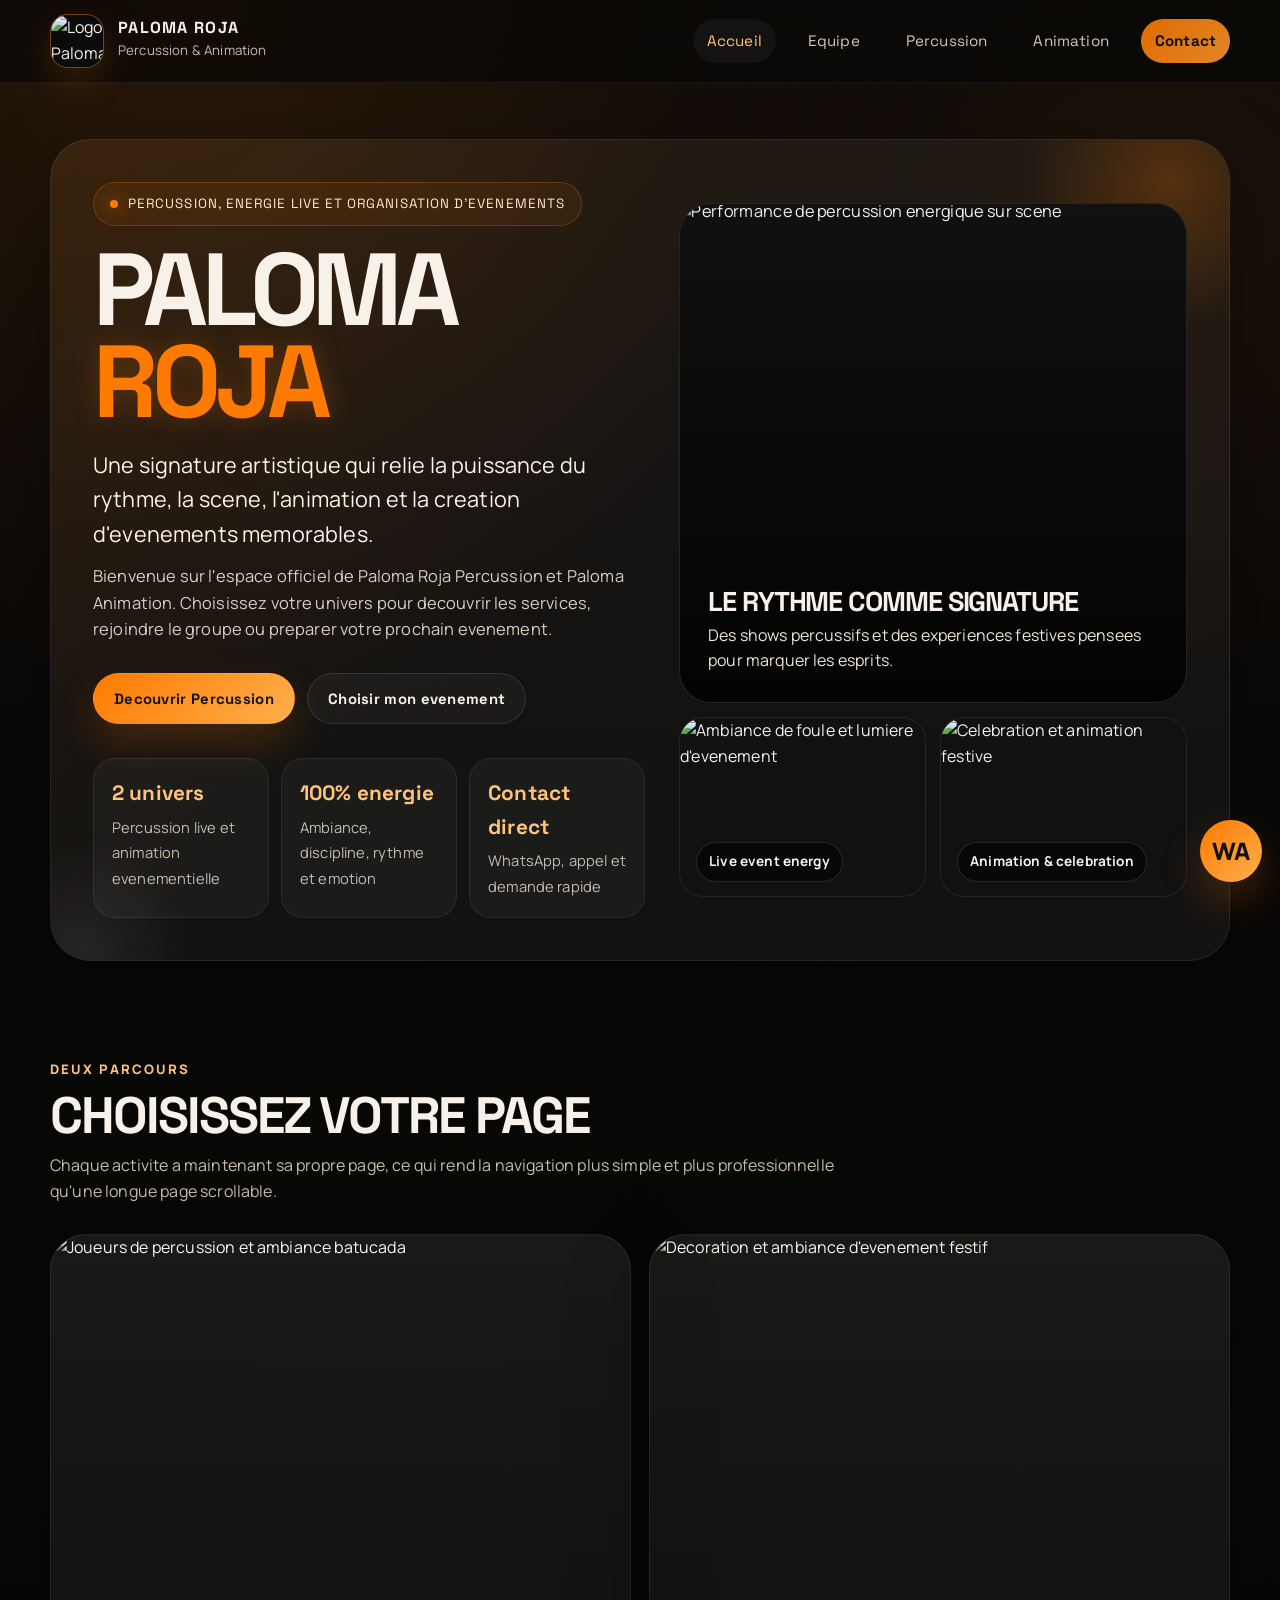
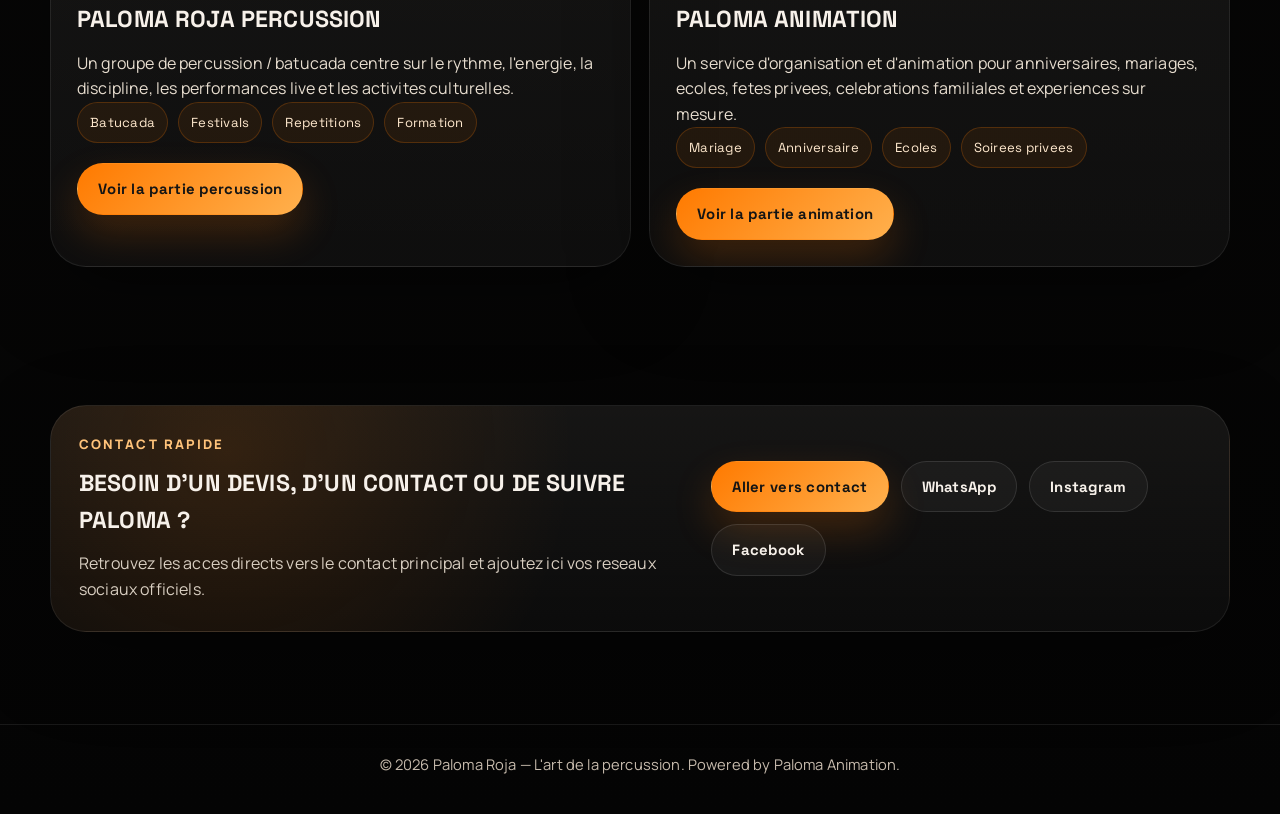
==== commit 1831fbee: "update team hero image and nav order" ====
--- a/index.html
+++ b/index.html
@@ -32,9 +32,9 @@
 
         <div class="nav-links">
           <a href="index.html" data-nav-link>Accueil</a>
+          <a href="equipe.html" data-nav-link>Equipe</a>
           <a href="percussion.html" data-nav-link>Percussion</a>
           <a href="animation.html" data-nav-link>Animation</a>
-          <a href="equipe.html" data-nav-link>Equipe</a>
           <a href="contact.html" data-nav-link class="nav-cta">Contact</a>
         </div>
       </div>
--- a/style.css
+++ b/style.css
@@ -398,6 +398,10 @@
   object-fit: cover;
   transform: scale(1.02);
   filter: saturate(0.92) contrast(1.04);
+}
+
+.visual-card.team-shot img {
+  object-position: center top;
 }
 
 .hero-main-overlay,
